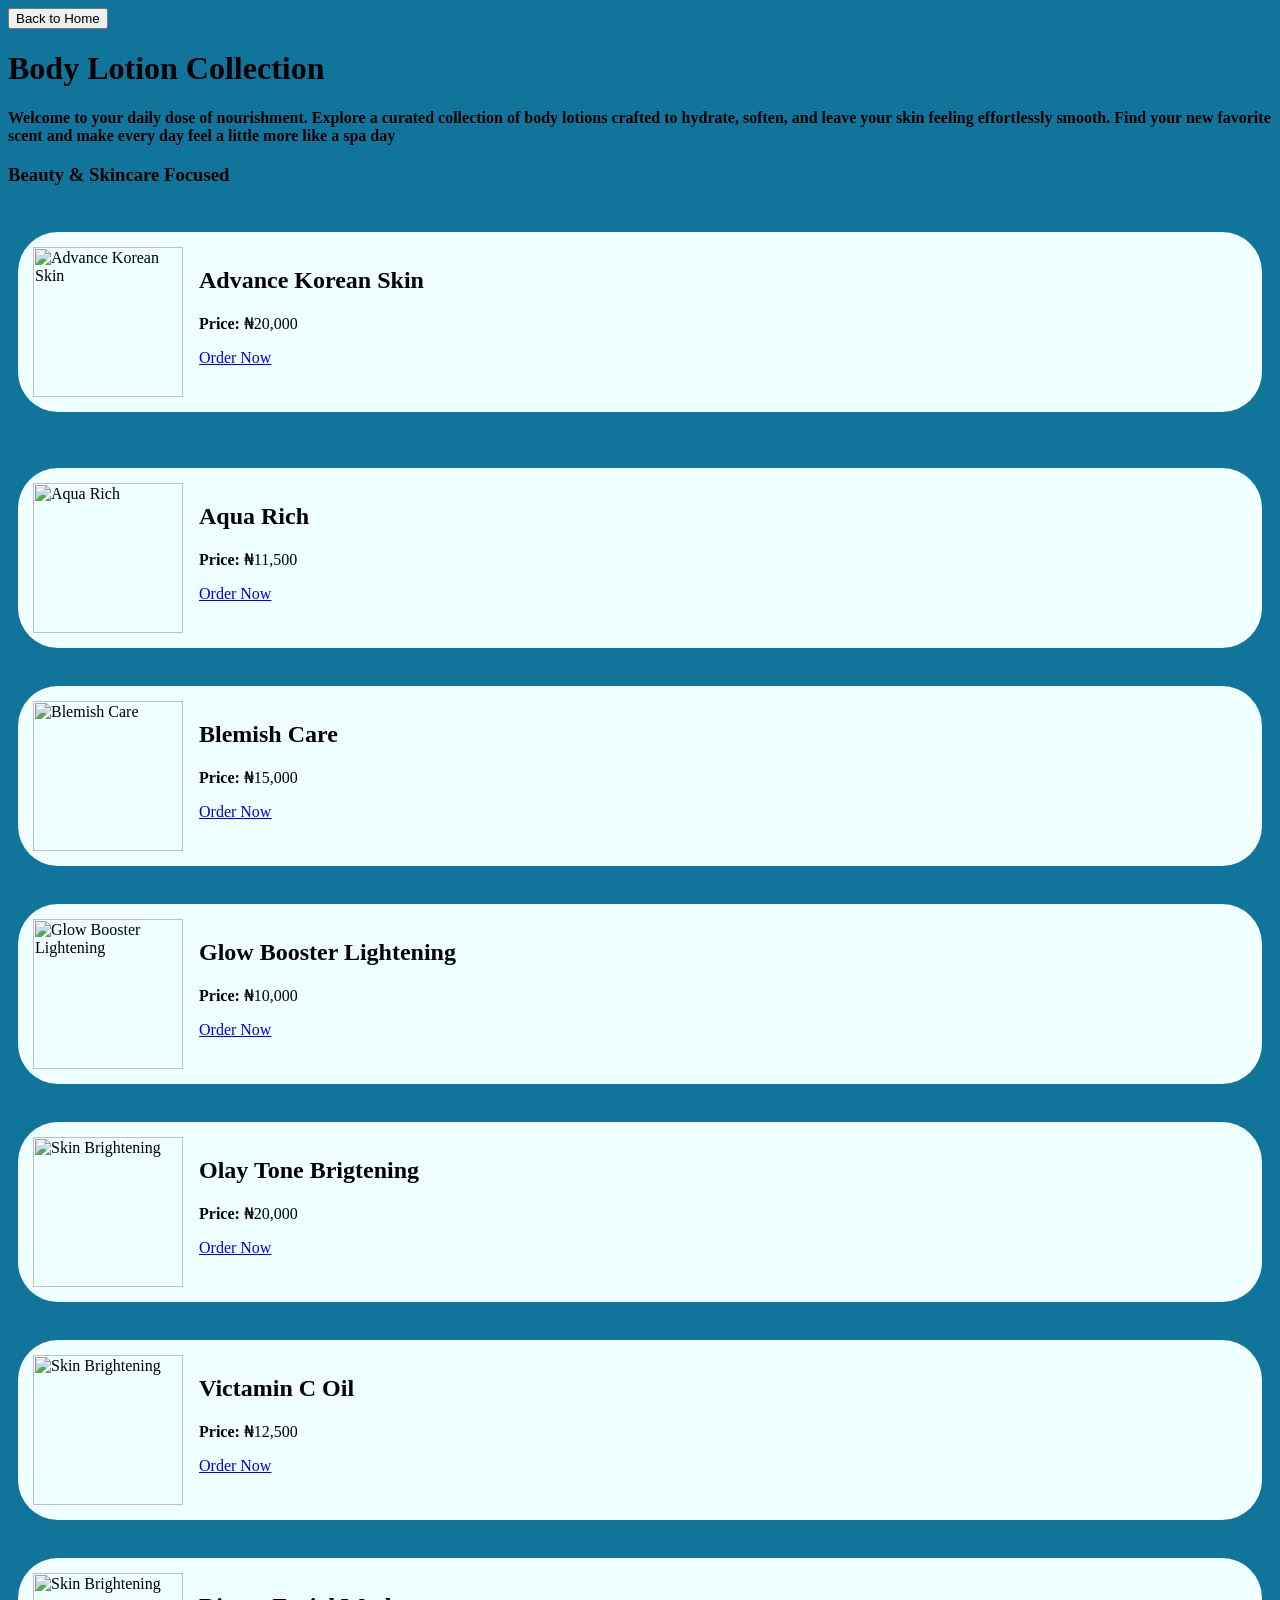
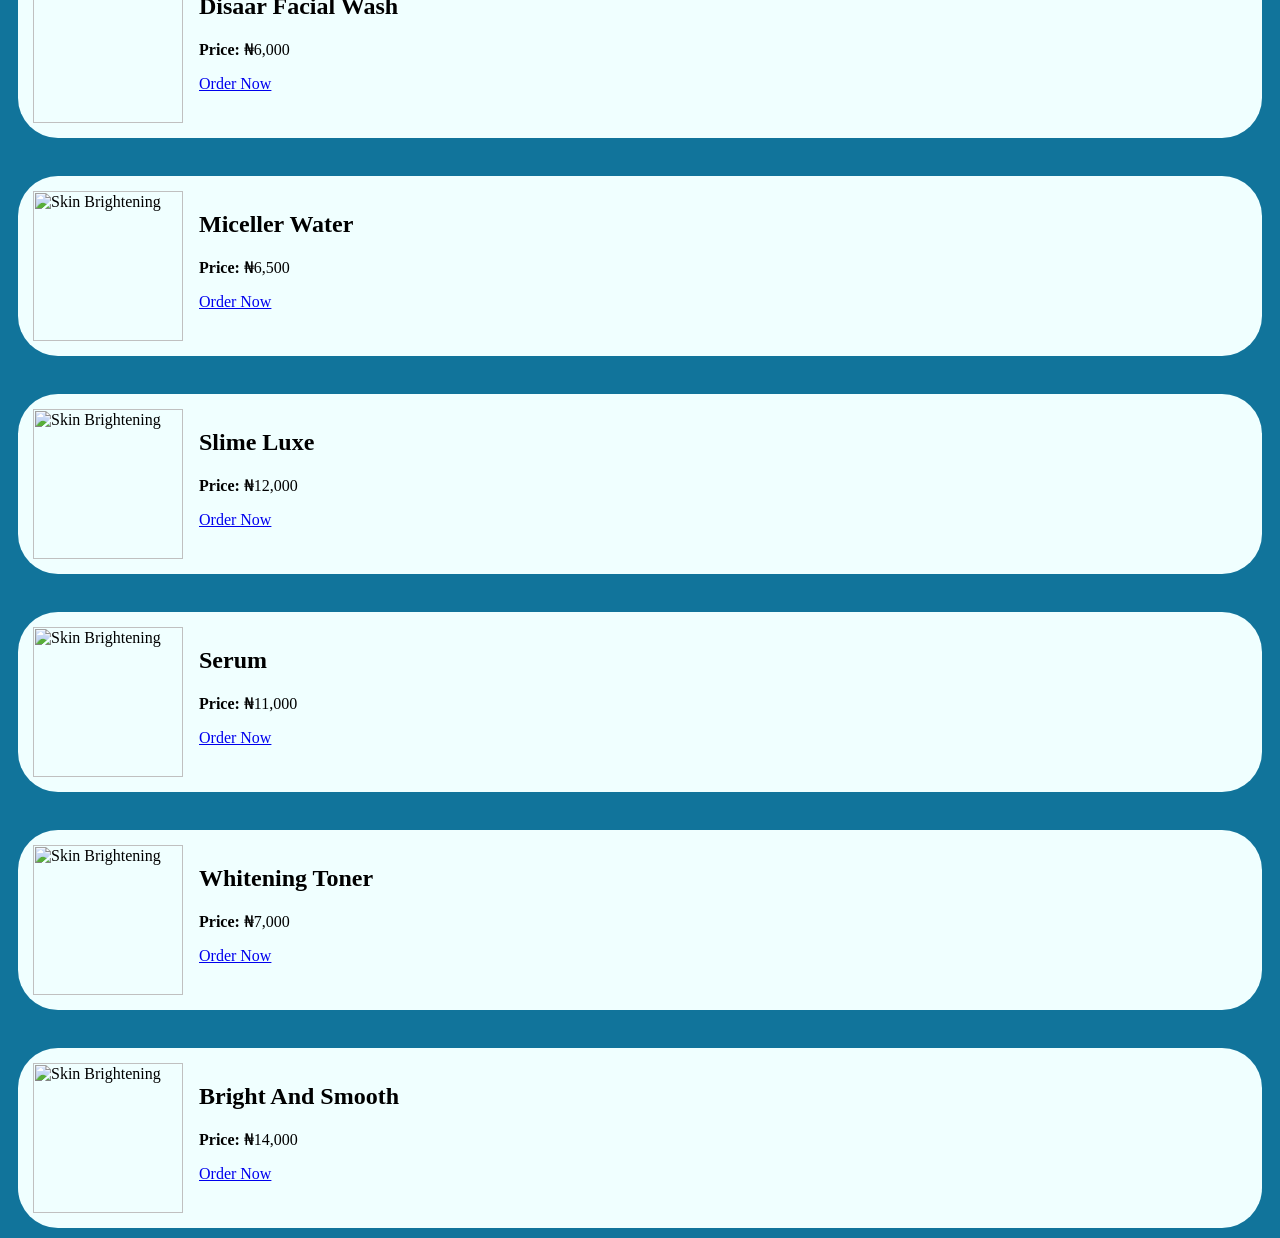
==== cosmetics.html @ f6b9fc4f "first commit" ====
<html>




<head>
    <title>Body Lotion Collection</title>
    <link rel="stylesheet" href="cosmetics.css">
</head>

<body>
    <button onclick="window.location.href='index.html'">Back to Home</button>
<h1>Body Lotion Collection</h1>
    <p><b>Welcome to your daily dose of nourishment. Explore a curated collection of body lotions crafted to hydrate, soften, and leave your skin feeling effortlessly smooth. Find your new favorite scent and make every day feel a little more like a spa day</b></p>
    <h3> Beauty & Skincare Focused</h3>

    <br>
    <aside style="display: flex; align-items: flex-start; gap: 16px;">
        <img src="image.html/onlinecream.webp" alt="Advance Korean Skin" width="150" height="150" img>
        <div>
            <h2>Advance Korean Skin</h2>
            <p><strong>Price:</strong> ₦20,000</p>    
            <a href="https://wa.me/2348166204931?text=I%20want%20to%20place%20an%20order">Order Now</a>
        </div>
    </aside>
<br>
<br>
     <aside style="display: flex; align-items: flex-start; gap: 16px;">
        <img src="image.html/aqua rich.jpg" alt="Aqua Rich" width="150" height="150" img>
        <div>
            <h2>Aqua Rich</h2>
            <p><strong>Price:</strong> ₦11,500</p>    
            <a href="https://wa.me/2348166204931?text=I%20want%20to%20place%20an%20order">Order Now</a>
        </div>
     </aside>

<br>

     <aside style="display: flex; align-items: flex-start; gap: 16px;">
        <img src="image.html/blemish care.jpg" alt="Blemish Care" width="150" height="150" img>
        <div>
            <h2>Blemish Care</h2>
            <p><strong>Price:</strong> ₦15,000</p>    
            <a href="https://wa.me/2348166204931?text=I%20want%20to%20place%20an%20order">Order Now</a>
        </div>
     </aside>

<br>
     <aside style="display: flex; align-items: flex-start; gap: 16px;">
        <img src="image.html/glow booster lightening.jpg" alt="Glow Booster Lightening" width="150" height="150" img>
        <div>
            <h2>Glow Booster Lightening</h2>
            <p><strong>Price:</strong> ₦10,000</p>   
            <a href="https://wa.me/2348166204931?text=I%20want%20to%20place%20an%20order">Order Now</a>
        </div>
    </aside>

<br>

     <aside style="display: flex; align-items: flex-start; gap: 16px;">
        <img src="image.html/olay.jpg" alt="Skin Brightening" width="150" height="150" img>
        <div>
            <h2>Olay Tone Brigtening</h2>
            <p><strong>Price:</strong> ₦20,000</p>    
            <a href="https://wa.me/2348166204931?text=I%20want%20to%20place%20an%20order">Order Now</a>
        </div>
     </aside>            
<br>

    <aside style="display: flex; align-items: flex-start; gap: 16px;">
        <img src="image.html/victamin c oil.jpg" alt="Skin Brightening" width="150" height="150" img>
        <div>   
            <h2>Victamin C Oil</h2>
            <p><strong>Price:</strong> ₦12,500</p>    
            <a href="https://wa.me/2348166204931?text=I%20want%20to%20place%20an%20order">Order Now</a>
        </div>
    </aside>
<br>

    <aside style="display: flex; align-items: flex-start; gap: 16px;">
        <img src="image.html/disaar anti acne facial wash.jpg" alt="Skin Brightening" width="150" height="150" img>
        <div>
            <h2>Disaar Facial Wash</h2>
            <p><strong>Price:</strong> ₦6,000</p>    
            <a href="https://wa.me/2348166204931?text=I%20want%20to%20place%20an%20order">Order Now</a>
        </div>
    </aside>

<br>

    <aside style="display: flex; align-items: flex-start; gap: 16px;">
        <img src="image.html/miceller water.jpg" alt="Skin Brightening" width="150" height="150" img>
        <div>
            <h2>Miceller Water</h2>
            <p><strong>Price:</strong> ₦6,500</p>    
            <a href="https://wa.me/2348166204931?text=I%20want%20to%20place%20an%20order">Order Now</a>
        </div>
    </aside>

<br>

    <aside style="display: flex; align-items: flex-start; gap: 16px;">
        <img src="image.html/slime luxe.jpg" alt="Skin Brightening" width="150" height="150" img>
        <div>
            <h2>Slime Luxe</h2>
            <p><strong>Price:</strong> ₦12,000</p>    
            <a href="https://wa.me/2348166204931?text=I%20want%20to%20place%20an%20order">Order Now</a>
        </div>
    </aside>

<br>

    <aside style="display: flex; align-items: flex-start; gap: 16px;">
        <img src="image.html/serum.jpg" alt="Skin Brightening" width="150" height="150" img>
        <div>
            <h2>Serum</h2>
            <p><strong>Price:</strong> ₦11,000</p>    
            <a href="https://wa.me/2348166204931?text=I%20want%20to%20place%20an%20order">Order Now</a>
        </div>
    </aside>

<br>

    <aside style="display: flex; align-items: flex-start; gap: 16px;">
        <img src="image.html/whitening toner.jpg" alt="Skin Brightening" width="150" height="150" img>
        <div>
            <h2>Whitening Toner</h2>
            <p><strong>Price:</strong> ₦7,000</p>    
            <a href="https://wa.me/2348166204931?text=I%20want%20to%20place%20an%20order">Order Now</a>
        </div>
    </aside>
<br>

    <aside style="display: flex; align-items: flex-start; gap: 16px;">
        <img src="image.html/advancekoreanskin.webp" alt="Skin Brightening" width="150" height="150" img>
        <div>
            <h2>Bright And Smooth</h2>
            <p><strong>Price:</strong> ₦14,000</p>    
            <a href="https://wa.me/2348166204931?text=I%20want%20to%20place%20an%20order">Order Now</a>
        </div>
    </aside>














</body>
</html>
---- cosmetics.css ----
body{background-color: rgb(17, 116, 155);
}
aside {background-color: azure;
    margin: 10px;
    border: 10px;
    padding: 15px;
    border-radius: 40px;
}
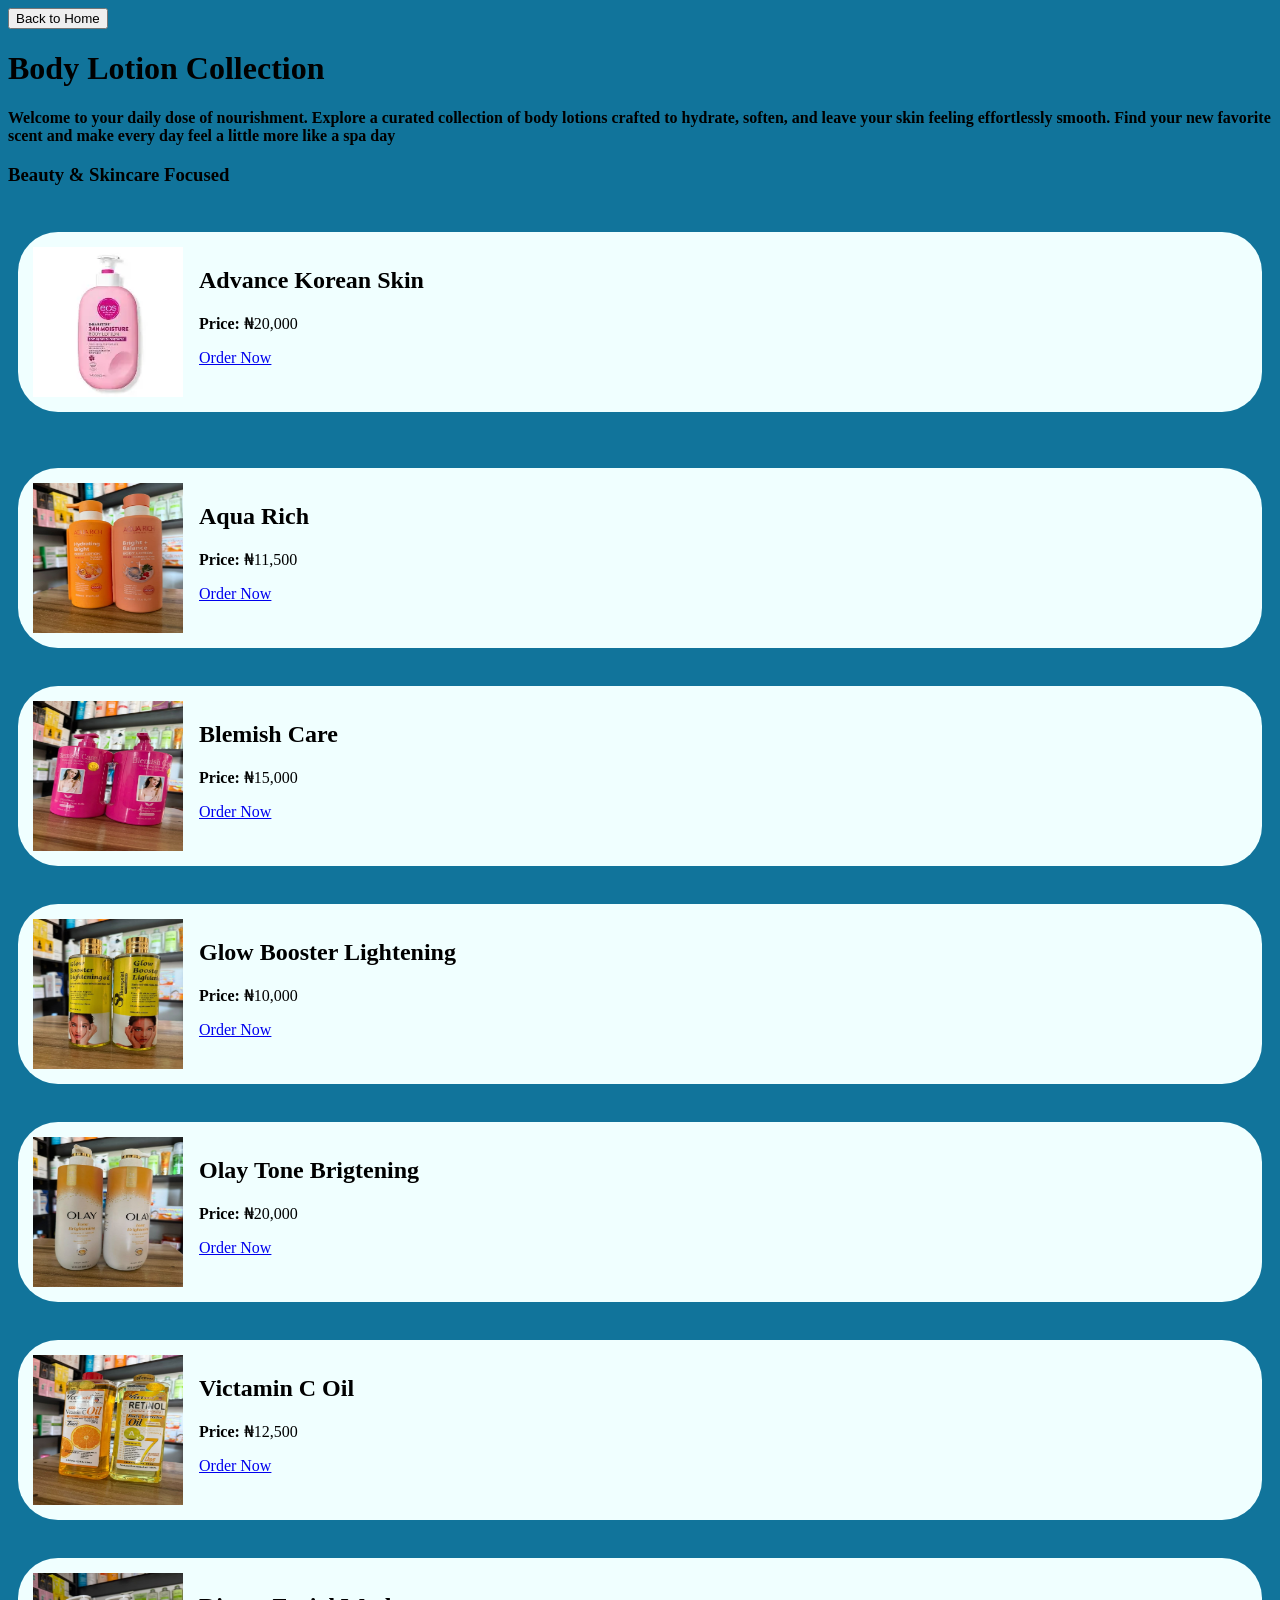
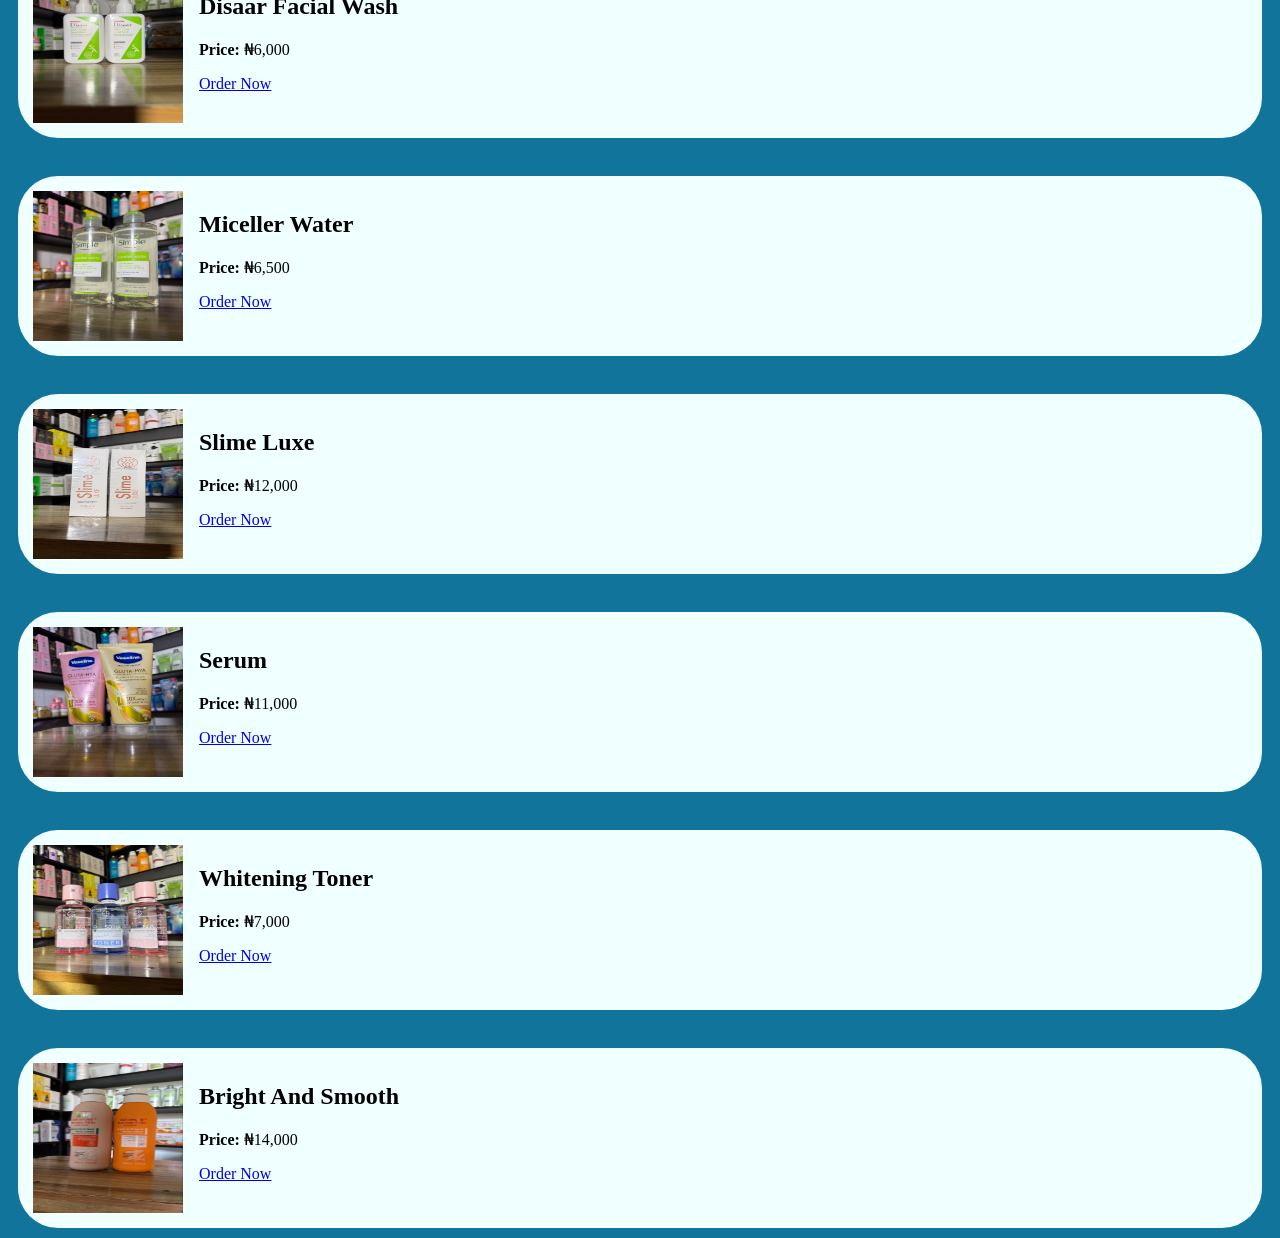
==== commit b07e1b4c: "fix: update image paths in cosmetics and index HTML files" ====
--- a/cosmetics.html
+++ b/cosmetics.html
@@ -16,7 +16,7 @@
 
     <br>
     <aside style="display: flex; align-items: flex-start; gap: 16px;">
-        <img src="image.html/onlinecream.webp" alt="Advance Korean Skin" width="150" height="150" img>
+        <img src="image/onlinecream.webp" alt="Advance Korean Skin" width="150" height="150" img>
         <div>
             <h2>Advance Korean Skin</h2>
             <p><strong>Price:</strong> ₦20,000</p>    
@@ -26,7 +26,7 @@
 <br>
 <br>
      <aside style="display: flex; align-items: flex-start; gap: 16px;">
-        <img src="image.html/aqua rich.jpg" alt="Aqua Rich" width="150" height="150" img>
+        <img src="image/aqua rich.jpg" alt="Aqua Rich" width="150" height="150" img>
         <div>
             <h2>Aqua Rich</h2>
             <p><strong>Price:</strong> ₦11,500</p>    
@@ -37,7 +37,7 @@
 <br>
 
      <aside style="display: flex; align-items: flex-start; gap: 16px;">
-        <img src="image.html/blemish care.jpg" alt="Blemish Care" width="150" height="150" img>
+        <img src="image/blemish care.jpg" alt="Blemish Care" width="150" height="150" img>
         <div>
             <h2>Blemish Care</h2>
             <p><strong>Price:</strong> ₦15,000</p>    
@@ -47,7 +47,7 @@
 
 <br>
      <aside style="display: flex; align-items: flex-start; gap: 16px;">
-        <img src="image.html/glow booster lightening.jpg" alt="Glow Booster Lightening" width="150" height="150" img>
+        <img src="image/glow booster lightening.jpg" alt="Glow Booster Lightening" width="150" height="150" img>
         <div>
             <h2>Glow Booster Lightening</h2>
             <p><strong>Price:</strong> ₦10,000</p>   
@@ -58,7 +58,7 @@
 <br>
 
      <aside style="display: flex; align-items: flex-start; gap: 16px;">
-        <img src="image.html/olay.jpg" alt="Skin Brightening" width="150" height="150" img>
+        <img src="image/olay.jpg" alt="Skin Brightening" width="150" height="150" img>
         <div>
             <h2>Olay Tone Brigtening</h2>
             <p><strong>Price:</strong> ₦20,000</p>    
@@ -68,7 +68,7 @@
 <br>
 
     <aside style="display: flex; align-items: flex-start; gap: 16px;">
-        <img src="image.html/victamin c oil.jpg" alt="Skin Brightening" width="150" height="150" img>
+        <img src="image/victamin c oil.jpg" alt="Skin Brightening" width="150" height="150" img>
         <div>   
             <h2>Victamin C Oil</h2>
             <p><strong>Price:</strong> ₦12,500</p>    
@@ -78,7 +78,7 @@
 <br>
 
     <aside style="display: flex; align-items: flex-start; gap: 16px;">
-        <img src="image.html/disaar anti acne facial wash.jpg" alt="Skin Brightening" width="150" height="150" img>
+        <img src="image/disaar anti acne facial wash.jpg" alt="Skin Brightening" width="150" height="150" img>
         <div>
             <h2>Disaar Facial Wash</h2>
             <p><strong>Price:</strong> ₦6,000</p>    
@@ -89,7 +89,7 @@
 <br>
 
     <aside style="display: flex; align-items: flex-start; gap: 16px;">
-        <img src="image.html/miceller water.jpg" alt="Skin Brightening" width="150" height="150" img>
+        <img src="image/miceller water.jpg" alt="Skin Brightening" width="150" height="150" img>
         <div>
             <h2>Miceller Water</h2>
             <p><strong>Price:</strong> ₦6,500</p>    
@@ -100,7 +100,7 @@
 <br>
 
     <aside style="display: flex; align-items: flex-start; gap: 16px;">
-        <img src="image.html/slime luxe.jpg" alt="Skin Brightening" width="150" height="150" img>
+        <img src="image/slime luxe.jpg" alt="Skin Brightening" width="150" height="150" img>
         <div>
             <h2>Slime Luxe</h2>
             <p><strong>Price:</strong> ₦12,000</p>    
@@ -111,7 +111,7 @@
 <br>
 
     <aside style="display: flex; align-items: flex-start; gap: 16px;">
-        <img src="image.html/serum.jpg" alt="Skin Brightening" width="150" height="150" img>
+        <img src="image/serum.jpg" alt="Skin Brightening" width="150" height="150" img>
         <div>
             <h2>Serum</h2>
             <p><strong>Price:</strong> ₦11,000</p>    
@@ -122,7 +122,7 @@
 <br>
 
     <aside style="display: flex; align-items: flex-start; gap: 16px;">
-        <img src="image.html/whitening toner.jpg" alt="Skin Brightening" width="150" height="150" img>
+        <img src="image/whitening toner.jpg" alt="Skin Brightening" width="150" height="150" img>
         <div>
             <h2>Whitening Toner</h2>
             <p><strong>Price:</strong> ₦7,000</p>    
@@ -132,7 +132,7 @@
 <br>
 
     <aside style="display: flex; align-items: flex-start; gap: 16px;">
-        <img src="image.html/advancekoreanskin.webp" alt="Skin Brightening" width="150" height="150" img>
+        <img src="image/advancekoreanskin.webp" alt="Skin Brightening" width="150" height="150" img>
         <div>
             <h2>Bright And Smooth</h2>
             <p><strong>Price:</strong> ₦14,000</p>    
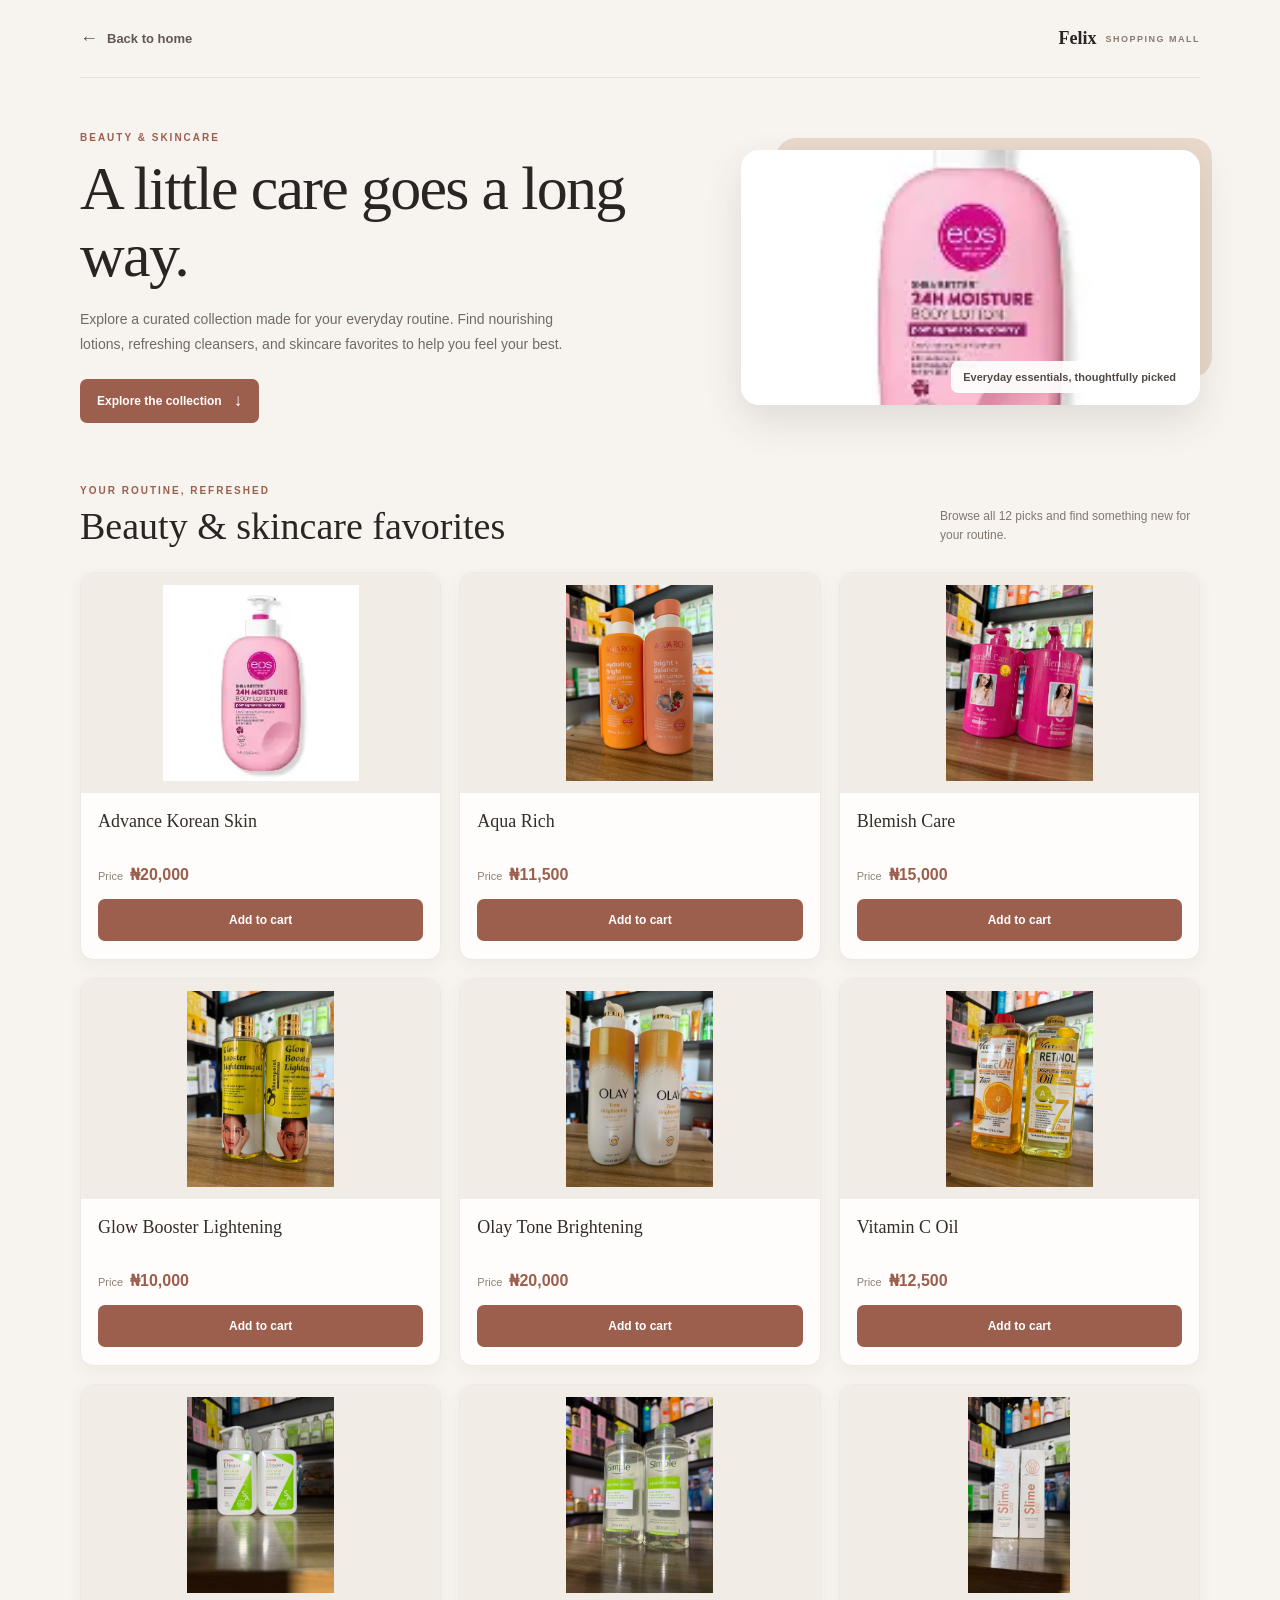
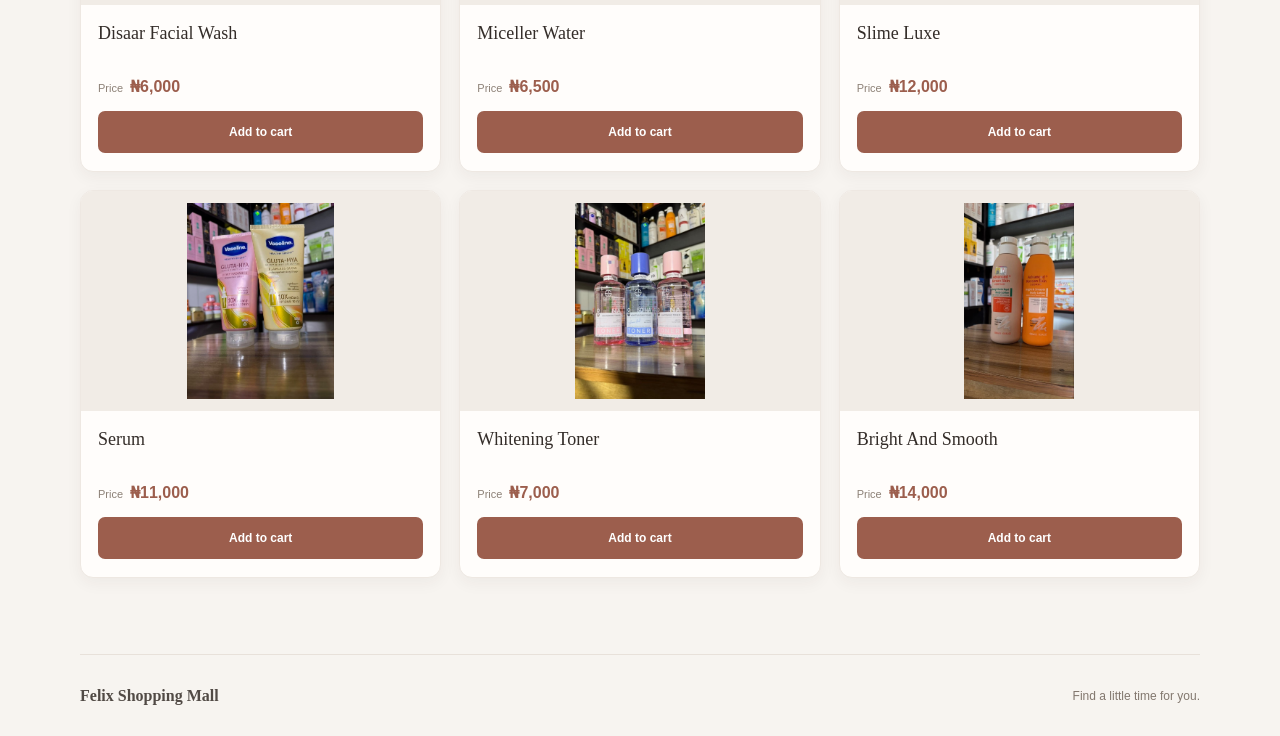
==== commit c2fd6ffc: "Refactor wristwatch.html to integrate cart functionality and update styles - Changed stylesheet link" ====
--- a/cosmetics.html
+++ b/cosmetics.html
@@ -1,157 +1,145 @@
-<html>
+<!DOCTYPE html>
+<html lang="en">
+<head>
+    <meta charset="UTF-8">
+    <meta name="viewport" content="width=device-width, initial-scale=1">
+    <title>Body Lotion Collection | Felix Shopping Mall</title>
+    <link rel="stylesheet" href="style.css">
+    <script src="js/cart.js"></script>
+</head>
+<body class="cosmetics-page">
+    <header class="cosmetics-header">
+        <a class="cosmetics-back-link" href="index.html"><span aria-hidden="true">←</span> Back to home</a>
+        <a class="cosmetics-brand" href="index.html">Felix <span>SHOPPING MALL</span></a>
+    </header>
 
+    <main class="cosmetics-main">
+        <section class="cosmetics-hero">
+            <div class="cosmetics-hero-copy">
+                <p class="cosmetics-eyebrow">BEAUTY & SKINCARE</p>
+                <h1>A little care goes a long way.</h1>
+                <p>Explore a curated collection made for your everyday routine. Find nourishing lotions, refreshing cleansers, and skincare favorites to help you feel your best.</p>
+                <a class="cosmetics-hero-link" href="#products">Explore the collection <span aria-hidden="true">↓</span></a>
+            </div>
+            <div class="cosmetics-hero-image">
+                <img src="image/onlinecream.webp" alt="Skincare product from the Felix beauty collection">
+                <span>Everyday essentials, thoughtfully picked</span>
+            </div>
+        </section>
 
+        <section class="cosmetics-products" id="products" aria-labelledby="cosmetics-products-title">
+            <div class="cosmetics-section-heading">
+                <div>
+                    <p class="cosmetics-eyebrow">YOUR ROUTINE, REFRESHED</p>
+                    <h2 id="cosmetics-products-title">Beauty & skincare favorites</h2>
+                </div>
+                <p>Browse all 12 picks and find something new for your routine.</p>
+            </div>
 
+            <div class="cosmetics-grid">
+                <article class="cosmetics-product-card">
+                    <img src="image/onlinecream.webp" alt="Advance Korean Skin" class="cosmetics-product-image">
+                    <div class="cosmetics-product-info">
+                        <h3>Advance Korean Skin</h3>
+                        <p class="cosmetics-price"><span>Price</span> ₦20,000</p>
+                        <button class="cart-button" onclick="addToCart('Advance Korean Skin', this)">Add to cart</button>
+                    </div>
+                </article>
+                <article class="cosmetics-product-card">
+                    <img src="image/aqua rich.jpg" alt="Aqua Rich" class="cosmetics-product-image">
+                    <div class="cosmetics-product-info">
+                        <h3>Aqua Rich</h3>
+                        <p class="cosmetics-price"><span>Price</span> ₦11,500</p>
+                        <button class="cart-button" onclick="addToCart('Aqua Rich', this)">Add to cart</button>
+                    </div>
+                </article>
+                <article class="cosmetics-product-card">
+                    <img src="image/blemish care.jpg" alt="Blemish Care" class="cosmetics-product-image">
+                    <div class="cosmetics-product-info">
+                        <h3>Blemish Care</h3>
+                        <p class="cosmetics-price"><span>Price</span> ₦15,000</p>
+                        <button class="cart-button" onclick="addToCart('Blemish Care', this)">Add to cart</button>
+                    </div>
+                </article>
+                <article class="cosmetics-product-card">
+                    <img src="image/glow booster lightening.jpg" alt="Glow Booster Lightening" class="cosmetics-product-image">
+                    <div class="cosmetics-product-info">
+                        <h3>Glow Booster Lightening</h3>
+                        <p class="cosmetics-price"><span>Price</span> ₦10,000</p>
+                        <button class="cart-button" onclick="addToCart('Glow Booster Lightening', this)">Add to cart</button>
+                    </div>
+                </article>
+                <article class="cosmetics-product-card">
+                    <img src="image/olay.jpg" alt="Olay Tone Brightening" class="cosmetics-product-image">
+                    <div class="cosmetics-product-info">
+                        <h3>Olay Tone Brightening</h3>
+                        <p class="cosmetics-price"><span>Price</span> ₦20,000</p>
+                        <button class="cart-button" onclick="addToCart('Olay Tone Brigtening', this)">Add to cart</button>
+                    </div>
+                </article>
+                <article class="cosmetics-product-card">
+                    <img src="image/victamin c oil.jpg" alt="Vitamin C Oil" class="cosmetics-product-image">
+                    <div class="cosmetics-product-info">
+                        <h3>Vitamin C Oil</h3>
+                        <p class="cosmetics-price"><span>Price</span> ₦12,500</p>
+                        <button class="cart-button" onclick="addToCart('Victamin C Oil', this)">Add to cart</button>
+                    </div>
+                </article>
+                <article class="cosmetics-product-card">
+                    <img src="image/disaar anti acne facial wash.jpg" alt="Disaar Facial Wash" class="cosmetics-product-image">
+                    <div class="cosmetics-product-info">
+                        <h3>Disaar Facial Wash</h3>
+                        <p class="cosmetics-price"><span>Price</span> ₦6,000</p>
+                        <button class="cart-button" onclick="addToCart('Disaar Facial Wash', this)">Add to cart</button>
+                    </div>
+                </article>
+                <article class="cosmetics-product-card">
+                    <img src="image/miceller water.jpg" alt="Miceller Water" class="cosmetics-product-image">
+                    <div class="cosmetics-product-info">
+                        <h3>Miceller Water</h3>
+                        <p class="cosmetics-price"><span>Price</span> ₦6,500</p>
+                        <button class="cart-button" onclick="addToCart('Miceller Water', this)">Add to cart</button>
+                    </div>
+                </article>
+                <article class="cosmetics-product-card">
+                    <img src="image/slime luxe.jpg" alt="Slime Luxe" class="cosmetics-product-image">
+                    <div class="cosmetics-product-info">
+                        <h3>Slime Luxe</h3>
+                        <p class="cosmetics-price"><span>Price</span> ₦12,000</p>
+                        <button class="cart-button" onclick="addToCart('Slime Luxe', this)">Add to cart</button>
+                    </div>
+                </article>
+                <article class="cosmetics-product-card">
+                    <img src="image/serum.jpg" alt="Serum" class="cosmetics-product-image">
+                    <div class="cosmetics-product-info">
+                        <h3>Serum</h3>
+                        <p class="cosmetics-price"><span>Price</span> ₦11,000</p>
+                        <button class="cart-button" onclick="addToCart('Serum', this)">Add to cart</button>
+                    </div>
+                </article>
+                <article class="cosmetics-product-card">
+                    <img src="image/whitening toner.jpg" alt="Whitening Toner" class="cosmetics-product-image">
+                    <div class="cosmetics-product-info">
+                        <h3>Whitening Toner</h3>
+                        <p class="cosmetics-price"><span>Price</span> ₦7,000</p>
+                        <button class="cart-button" onclick="addToCart('Whitening Toner', this)">Add to cart</button>
+                    </div>
+                </article>
+                <article class="cosmetics-product-card">
+                    <img src="image/advancekoreanskin.webp" alt="Bright And Smooth" class="cosmetics-product-image">
+                    <div class="cosmetics-product-info">
+                        <h3>Bright And Smooth</h3>
+                        <p class="cosmetics-price"><span>Price</span> ₦14,000</p>
+                        <button class="cart-button" onclick="addToCart('Bright And Smooth', this)">Add to cart</button>
+                    </div>
+                </article>
+            </div>
+        </section>
+    </main>
 
-<head>
-    <title>Body Lotion Collection</title>
-    <link rel="stylesheet" href="cosmetics.css">
-</head>
-
-<body>
-    <button onclick="window.location.href='index.html'">Back to Home</button>
-<h1>Body Lotion Collection</h1>
-    <p><b>Welcome to your daily dose of nourishment. Explore a curated collection of body lotions crafted to hydrate, soften, and leave your skin feeling effortlessly smooth. Find your new favorite scent and make every day feel a little more like a spa day</b></p>
-    <h3> Beauty & Skincare Focused</h3>
-
-    <br>
-    <aside style="display: flex; align-items: flex-start; gap: 16px;">
-        <img src="image/onlinecream.webp" alt="Advance Korean Skin" width="150" height="150" img>
-        <div>
-            <h2>Advance Korean Skin</h2>
-            <p><strong>Price:</strong> ₦20,000</p>    
-            <a href="https://wa.me/2348166204931?text=I%20want%20to%20place%20an%20order">Order Now</a>
-        </div>
-    </aside>
-<br>
-<br>
-     <aside style="display: flex; align-items: flex-start; gap: 16px;">
-        <img src="image/aqua rich.jpg" alt="Aqua Rich" width="150" height="150" img>
-        <div>
-            <h2>Aqua Rich</h2>
-            <p><strong>Price:</strong> ₦11,500</p>    
-            <a href="https://wa.me/2348166204931?text=I%20want%20to%20place%20an%20order">Order Now</a>
-        </div>
-     </aside>
-
-<br>
-
-     <aside style="display: flex; align-items: flex-start; gap: 16px;">
-        <img src="image/blemish care.jpg" alt="Blemish Care" width="150" height="150" img>
-        <div>
-            <h2>Blemish Care</h2>
-            <p><strong>Price:</strong> ₦15,000</p>    
-            <a href="https://wa.me/2348166204931?text=I%20want%20to%20place%20an%20order">Order Now</a>
-        </div>
-     </aside>
-
-<br>
-     <aside style="display: flex; align-items: flex-start; gap: 16px;">
-        <img src="image/glow booster lightening.jpg" alt="Glow Booster Lightening" width="150" height="150" img>
-        <div>
-            <h2>Glow Booster Lightening</h2>
-            <p><strong>Price:</strong> ₦10,000</p>   
-            <a href="https://wa.me/2348166204931?text=I%20want%20to%20place%20an%20order">Order Now</a>
-        </div>
-    </aside>
-
-<br>
-
-     <aside style="display: flex; align-items: flex-start; gap: 16px;">
-        <img src="image/olay.jpg" alt="Skin Brightening" width="150" height="150" img>
-        <div>
-            <h2>Olay Tone Brigtening</h2>
-            <p><strong>Price:</strong> ₦20,000</p>    
-            <a href="https://wa.me/2348166204931?text=I%20want%20to%20place%20an%20order">Order Now</a>
-        </div>
-     </aside>            
-<br>
-
-    <aside style="display: flex; align-items: flex-start; gap: 16px;">
-        <img src="image/victamin c oil.jpg" alt="Skin Brightening" width="150" height="150" img>
-        <div>   
-            <h2>Victamin C Oil</h2>
-            <p><strong>Price:</strong> ₦12,500</p>    
-            <a href="https://wa.me/2348166204931?text=I%20want%20to%20place%20an%20order">Order Now</a>
-        </div>
-    </aside>
-<br>
-
-    <aside style="display: flex; align-items: flex-start; gap: 16px;">
-        <img src="image/disaar anti acne facial wash.jpg" alt="Skin Brightening" width="150" height="150" img>
-        <div>
-            <h2>Disaar Facial Wash</h2>
-            <p><strong>Price:</strong> ₦6,000</p>    
-            <a href="https://wa.me/2348166204931?text=I%20want%20to%20place%20an%20order">Order Now</a>
-        </div>
-    </aside>
-
-<br>
-
-    <aside style="display: flex; align-items: flex-start; gap: 16px;">
-        <img src="image/miceller water.jpg" alt="Skin Brightening" width="150" height="150" img>
-        <div>
-            <h2>Miceller Water</h2>
-            <p><strong>Price:</strong> ₦6,500</p>    
-            <a href="https://wa.me/2348166204931?text=I%20want%20to%20place%20an%20order">Order Now</a>
-        </div>
-    </aside>
-
-<br>
-
-    <aside style="display: flex; align-items: flex-start; gap: 16px;">
-        <img src="image/slime luxe.jpg" alt="Skin Brightening" width="150" height="150" img>
-        <div>
-            <h2>Slime Luxe</h2>
-            <p><strong>Price:</strong> ₦12,000</p>    
-            <a href="https://wa.me/2348166204931?text=I%20want%20to%20place%20an%20order">Order Now</a>
-        </div>
-    </aside>
-
-<br>
-
-    <aside style="display: flex; align-items: flex-start; gap: 16px;">
-        <img src="image/serum.jpg" alt="Skin Brightening" width="150" height="150" img>
-        <div>
-            <h2>Serum</h2>
-            <p><strong>Price:</strong> ₦11,000</p>    
-            <a href="https://wa.me/2348166204931?text=I%20want%20to%20place%20an%20order">Order Now</a>
-        </div>
-    </aside>
-
-<br>
-
-    <aside style="display: flex; align-items: flex-start; gap: 16px;">
-        <img src="image/whitening toner.jpg" alt="Skin Brightening" width="150" height="150" img>
-        <div>
-            <h2>Whitening Toner</h2>
-            <p><strong>Price:</strong> ₦7,000</p>    
-            <a href="https://wa.me/2348166204931?text=I%20want%20to%20place%20an%20order">Order Now</a>
-        </div>
-    </aside>
-<br>
-
-    <aside style="display: flex; align-items: flex-start; gap: 16px;">
-        <img src="image/advancekoreanskin.webp" alt="Skin Brightening" width="150" height="150" img>
-        <div>
-            <h2>Bright And Smooth</h2>
-            <p><strong>Price:</strong> ₦14,000</p>    
-            <a href="https://wa.me/2348166204931?text=I%20want%20to%20place%20an%20order">Order Now</a>
-        </div>
-    </aside>
-
-
-
-
-
-
-
-
-
-
-
-
-
-
+    <footer class="cosmetics-footer">
+        <a href="index.html">Felix Shopping Mall</a>
+        <span>Find a little time for you.</span>
+    </footer>
 </body>
-</html>+</html>
--- a/style.css
+++ b/style.css
@@ -0,0 +1,1403 @@
+body {
+    background-image: url('image/pix.jpg');
+    margin: 0;
+    padding: 20px;
+    font-family: Arial, sans-serif;
+}
+
+h1 {
+    color: rgb(55, 26, 184);
+    text-align: left;
+    font: 40px impact;
+}
+
+.cart-button {
+    background-color: aqua;
+    color: rgb(88, 53, 7);
+    padding: 10px 20px;
+    border: none;
+    border-radius: 10px;
+    cursor: pointer;
+}
+
+.floating-cart {
+    position: fixed;
+    right: 25px;
+    bottom: 25px;
+    width: 72px;
+    height: 72px;
+    border: none;
+    border-radius: 50%;
+    background: linear-gradient(135deg, #ff7a18, #ffb347);
+    color: #fff;
+    display: flex;
+    align-items: center;
+    justify-content: center;
+    box-shadow: 0 10px 24px rgba(0, 0, 0, 0.25);
+    cursor: pointer;
+    z-index: 1000;
+}
+
+.cart-icon {
+    font-size: 2rem;
+    line-height: 1;
+}
+
+.cart-count {
+    position: absolute;
+    top: -6px;
+    right: -4px;
+    min-width: 24px;
+    height: 24px;
+    display: flex;
+    align-items: center;
+    justify-content: center;
+    padding: 0 6px;
+    border-radius: 50%;
+    background: #1d4ed8;
+    color: #fff;
+    font-size: 0.8rem;
+    font-weight: bold;
+    border: 2px solid #fff;
+}
+
+.home-page {
+    min-height: 100vh;
+    padding: 0;
+    background: #f7f4f0;
+    color: #2c2927;
+    font-family: Arial, Helvetica, sans-serif;
+}
+
+.home-page *,
+.home-page *::before,
+.home-page *::after {
+    box-sizing: border-box;
+}
+
+.home-header,
+.home-hero,
+.home-categories,
+.home-promo,
+.home-footer {
+    width: min(1160px, calc(100% - 48px));
+    margin-right: auto;
+    margin-left: auto;
+}
+
+.home-header {
+    min-height: 92px;
+    display: flex;
+    align-items: center;
+    justify-content: space-between;
+    gap: 32px;
+    border-bottom: 1px solid #e8e1da;
+}
+
+.home-brand {
+    display: inline-flex;
+    align-items: center;
+    gap: 11px;
+    color: #292523;
+    text-decoration: none;
+}
+
+.home-brand-mark {
+    width: 42px;
+    height: 42px;
+    display: grid;
+    place-items: center;
+    border-radius: 14px;
+    background: #9c5e4d;
+    color: #fff;
+    font-family: Georgia, serif;
+    font-size: 25px;
+    font-weight: bold;
+}
+
+.home-brand-name {
+    display: grid;
+    gap: 3px;
+    font-family: Georgia, serif;
+    font-size: 19px;
+    font-weight: bold;
+}
+
+.home-brand-name span {
+    color: #897a70;
+    font-family: Arial, Helvetica, sans-serif;
+    font-size: 9px;
+    font-weight: bold;
+    letter-spacing: 2px;
+}
+
+.home-nav {
+    display: flex;
+    align-items: center;
+    gap: clamp(14px, 2.4vw, 30px);
+}
+
+.home-nav a {
+    color: #514a45;
+    font-size: 13px;
+    font-weight: bold;
+    text-decoration: none;
+    transition: color 160ms ease;
+}
+
+.home-nav a:hover {
+    color: #9c5e4d;
+}
+
+.home-hero {
+    min-height: 530px;
+    display: grid;
+    grid-template-columns: 0.95fr 1.05fr;
+    align-items: center;
+    gap: clamp(38px, 7vw, 90px);
+    padding-top: 54px;
+    padding-bottom: 70px;
+}
+
+.home-hero-copy {
+    max-width: 500px;
+}
+
+.home-eyebrow {
+    margin: 0 0 17px;
+    color: #9c5e4d;
+    font-size: 11px;
+    font-weight: bold;
+    letter-spacing: 2px;
+    line-height: 1.5;
+}
+
+.home-hero h1 {
+    margin: 0;
+    color: #292523;
+    font-family: Georgia, 'Times New Roman', serif;
+    font-size: clamp(42px, 5vw, 68px);
+    font-weight: normal;
+    letter-spacing: -2px;
+    line-height: 1.06;
+}
+
+.home-intro {
+    max-width: 470px;
+    margin: 22px 0 0;
+    color: #726963;
+    font-size: 16px;
+    line-height: 1.8;
+}
+
+.home-hero-actions {
+    display: flex;
+    align-items: center;
+    flex-wrap: wrap;
+    gap: 20px;
+    margin-top: 30px;
+}
+
+.home-primary-link,
+.home-secondary-link {
+    display: inline-flex;
+    align-items: center;
+    gap: 12px;
+    min-height: 48px;
+    color: #fff;
+    font-size: 13px;
+    font-weight: bold;
+    text-decoration: none;
+}
+
+.home-primary-link {
+    padding: 0 20px;
+    border-radius: 7px;
+    background: #9c5e4d;
+    transition: background 160ms ease, transform 160ms ease;
+}
+
+.home-primary-link:hover {
+    transform: translateY(-2px);
+    background: #814a3c;
+}
+
+.home-primary-link span {
+    font-size: 18px;
+}
+
+.home-secondary-link {
+    min-height: 44px;
+    color: #514a45;
+}
+
+.home-secondary-link:hover {
+    color: #9c5e4d;
+}
+
+.home-highlight {
+    display: flex;
+    align-items: center;
+    gap: 10px;
+    margin-top: 38px;
+    color: #82776e;
+    font-size: 12px;
+}
+
+.home-highlight-icon {
+    color: #bd8a55;
+    font-size: 18px;
+}
+
+.home-hero-visual {
+    position: relative;
+    min-height: 380px;
+}
+
+.home-hero-visual::before {
+    position: absolute;
+    top: -18px;
+    right: -18px;
+    width: 42%;
+    height: 52%;
+    border-radius: 24px;
+    background: #e8d9cb;
+    content: "";
+}
+
+.home-hero-visual img {
+    position: relative;
+    width: 100%;
+    height: 400px;
+    display: block;
+    border-radius: 24px;
+    object-fit: cover;
+    box-shadow: 0 20px 50px rgba(58, 42, 33, 0.14);
+}
+
+.home-image-caption {
+    position: absolute;
+    right: 18px;
+    bottom: 18px;
+    display: flex;
+    align-items: center;
+    gap: 10px;
+    padding: 12px 16px;
+    border: 1px solid rgba(255, 255, 255, 0.65);
+    border-radius: 9px;
+    background: rgba(255, 255, 255, 0.92);
+    color: #514a45;
+    font-size: 12px;
+    font-weight: bold;
+    box-shadow: 0 5px 20px rgba(58, 42, 33, 0.12);
+}
+
+.home-caption-dot {
+    width: 8px;
+    height: 8px;
+    border-radius: 50%;
+    background: #87a17d;
+}
+
+.home-categories {
+    padding-top: 16px;
+    padding-bottom: 86px;
+}
+
+.home-section-heading {
+    display: flex;
+    align-items: flex-end;
+    justify-content: space-between;
+    gap: 24px;
+    margin-bottom: 25px;
+}
+
+.home-section-heading .home-eyebrow {
+    margin-bottom: 9px;
+}
+
+.home-section-heading h2,
+.home-promo h2 {
+    margin: 0;
+    color: #292523;
+    font-family: Georgia, 'Times New Roman', serif;
+    font-size: clamp(30px, 3.2vw, 42px);
+    font-weight: normal;
+    letter-spacing: -0.8px;
+}
+
+.home-section-heading > p {
+    max-width: 270px;
+    margin: 0 0 4px;
+    color: #82776e;
+    font-size: 13px;
+    line-height: 1.6;
+}
+
+.home-category-grid {
+    display: grid;
+    grid-template-columns: repeat(5, minmax(0, 1fr));
+    gap: 14px;
+}
+
+.home-category-card {
+    position: relative;
+    min-height: 180px;
+    display: flex;
+    flex-direction: column;
+    align-items: flex-start;
+    padding: 20px 18px;
+    overflow: hidden;
+    border: 1px solid rgba(117, 91, 73, 0.12);
+    border-radius: 13px;
+    color: #362e29;
+    text-decoration: none;
+    transition: transform 170ms ease, box-shadow 170ms ease;
+}
+
+.home-category-card:hover {
+    transform: translateY(-4px);
+    box-shadow: 0 12px 24px rgba(58, 42, 33, 0.1);
+}
+
+.home-category-beauty {
+    background: #f0dfda;
+}
+
+.home-category-fresh {
+    background: #e7ece3;
+}
+
+.home-category-scent {
+    background: #eee3d1;
+}
+
+.home-category-time {
+    background: #e5e6e9;
+}
+
+.home-category-tech {
+    background: #e4e9eb;
+}
+
+.home-category-number {
+    margin-bottom: auto;
+    color: #8d7e74;
+    font-size: 10px;
+    font-weight: bold;
+    letter-spacing: 1px;
+}
+
+.home-category-title {
+    margin-top: 20px;
+    font-family: Georgia, 'Times New Roman', serif;
+    font-size: 20px;
+}
+
+.home-category-description {
+    max-width: 150px;
+    margin-top: 7px;
+    color: #776d65;
+    font-size: 11px;
+    line-height: 1.45;
+}
+
+.home-category-arrow {
+    position: absolute;
+    right: 17px;
+    bottom: 19px;
+    color: #8e5c4c;
+    font-size: 18px;
+}
+
+.home-promo {
+    min-height: 300px;
+    display: grid;
+    grid-template-columns: 1fr 1fr;
+    align-items: center;
+    gap: clamp(28px, 6vw, 72px);
+    margin-bottom: 84px;
+    padding: 28px;
+    border-radius: 20px;
+    background: #ece5dc;
+}
+
+.home-promo img {
+    width: 100%;
+    height: 260px;
+    display: block;
+    border-radius: 13px;
+    object-fit: cover;
+}
+
+.home-promo-copy {
+    max-width: 430px;
+    padding: 12px;
+}
+
+.home-promo .home-eyebrow {
+    margin-bottom: 12px;
+}
+
+.home-promo-copy > p:not(.home-eyebrow) {
+    margin: 16px 0 22px;
+    color: #726963;
+    font-size: 14px;
+    line-height: 1.75;
+}
+
+.home-promo .home-primary-link {
+    min-height: 44px;
+}
+
+.home-footer {
+    min-height: 92px;
+    display: flex;
+    align-items: center;
+    justify-content: space-between;
+    gap: 20px;
+    border-top: 1px solid #e8e1da;
+}
+
+.home-footer-brand .home-brand-mark {
+    width: 34px;
+    height: 34px;
+    border-radius: 11px;
+    font-size: 20px;
+}
+
+.home-footer-brand .home-brand-name {
+    font-size: 16px;
+}
+
+.home-footer > p {
+    color: #82776e;
+    font-size: 12px;
+}
+
+.home-page .floating-cart {
+    border: 0;
+    background: #9c5e4d;
+    box-shadow: 0 8px 22px rgba(72, 43, 35, 0.25);
+}
+
+.home-page .cart-count {
+    background: #292523;
+}
+
+.home-page a:focus-visible {
+    outline: 3px solid #bd8a55;
+    outline-offset: 4px;
+}
+
+@media (max-width: 900px) {
+    .home-header {
+        align-items: flex-start;
+        flex-direction: column;
+        justify-content: center;
+        gap: 15px;
+        padding-top: 18px;
+        padding-bottom: 18px;
+    }
+
+    .home-nav {
+        width: 100%;
+        justify-content: space-between;
+        flex-wrap: wrap;
+        gap: 12px 18px;
+    }
+
+    .home-hero {
+        min-height: 0;
+        grid-template-columns: 1fr 1fr;
+        gap: 32px;
+        padding-top: 50px;
+        padding-bottom: 62px;
+    }
+
+    .home-hero-visual,
+    .home-hero-visual img {
+        min-height: 300px;
+        height: 330px;
+    }
+
+    .home-category-grid {
+        grid-template-columns: repeat(3, minmax(0, 1fr));
+    }
+}
+
+@media (max-width: 600px) {
+    .home-header,
+    .home-hero,
+    .home-categories,
+    .home-promo,
+    .home-footer {
+        width: min(100% - 32px, 480px);
+    }
+
+    .home-header {
+        min-height: 0;
+        padding-top: 16px;
+        padding-bottom: 16px;
+    }
+
+    .home-nav {
+        justify-content: flex-start;
+        gap: 10px 18px;
+    }
+
+    .home-nav a {
+        font-size: 12px;
+    }
+
+    .home-hero {
+        grid-template-columns: 1fr;
+        gap: 28px;
+        padding-top: 42px;
+        padding-bottom: 55px;
+    }
+
+    .home-hero h1 {
+        font-size: 46px;
+    }
+
+    .home-intro {
+        font-size: 14px;
+    }
+
+    .home-highlight {
+        margin-top: 25px;
+    }
+
+    .home-hero-visual,
+    .home-hero-visual img {
+        min-height: 240px;
+        height: 270px;
+    }
+
+    .home-image-caption {
+        right: 10px;
+        bottom: 10px;
+        padding: 10px 12px;
+        font-size: 11px;
+    }
+
+    .home-section-heading {
+        align-items: flex-start;
+        flex-direction: column;
+        gap: 8px;
+    }
+
+    .home-category-grid {
+        grid-template-columns: repeat(2, minmax(0, 1fr));
+        gap: 10px;
+    }
+
+    .home-category-card {
+        min-height: 165px;
+        padding: 16px 14px;
+    }
+
+    .home-category-title {
+        font-size: 18px;
+    }
+
+    .home-promo {
+        grid-template-columns: 1fr;
+        gap: 20px;
+        margin-bottom: 55px;
+        padding: 16px;
+    }
+
+    .home-promo img {
+        height: 220px;
+    }
+
+    .home-promo-copy {
+        padding: 4px;
+    }
+
+    .home-footer {
+        min-height: 78px;
+    }
+}
+
+.cosmetics-page {
+    min-height: 100vh;
+    padding: 0;
+    background: #f7f4f0;
+    color: #2c2927;
+    font-family: Arial, Helvetica, sans-serif;
+}
+
+.cosmetics-page *,
+.cosmetics-page *::before,
+.cosmetics-page *::after {
+    box-sizing: border-box;
+}
+
+.cosmetics-header,
+.cosmetics-main,
+.cosmetics-footer {
+    width: min(1120px, calc(100% - 48px));
+    margin-right: auto;
+    margin-left: auto;
+}
+
+.cosmetics-header {
+    min-height: 78px;
+    display: flex;
+    align-items: center;
+    justify-content: space-between;
+    border-bottom: 1px solid #e8e1da;
+}
+
+.cosmetics-back-link {
+    display: inline-flex;
+    align-items: center;
+    gap: 9px;
+    color: #625850;
+    font-size: 13px;
+    font-weight: bold;
+    text-decoration: none;
+}
+
+.cosmetics-back-link:hover,
+.cosmetics-footer a:hover {
+    color: #9c5e4d;
+}
+
+.cosmetics-back-link span {
+    font-size: 18px;
+}
+
+.cosmetics-brand {
+    display: flex;
+    align-items: center;
+    gap: 9px;
+    color: #292523;
+    font-family: Georgia, 'Times New Roman', serif;
+    font-size: 18px;
+    font-weight: bold;
+    text-decoration: none;
+}
+
+.cosmetics-brand span {
+    color: #897a70;
+    font-family: Arial, Helvetica, sans-serif;
+    font-size: 9px;
+    letter-spacing: 1.5px;
+}
+
+.cosmetics-hero {
+    min-height: 360px;
+    display: grid;
+    grid-template-columns: 1fr 0.8fr;
+    align-items: center;
+    gap: clamp(32px, 7vw, 88px);
+    padding-top: 54px;
+    padding-bottom: 62px;
+}
+
+.cosmetics-hero-copy {
+    max-width: 560px;
+}
+
+.cosmetics-eyebrow {
+    margin: 0 0 12px;
+    color: #9c5e4d;
+    font-size: 10px;
+    font-weight: bold;
+    letter-spacing: 2px;
+}
+
+.cosmetics-hero h1 {
+    margin: 0;
+    color: #292523;
+    font-family: Georgia, 'Times New Roman', serif;
+    font-size: clamp(42px, 5vw, 62px);
+    font-weight: normal;
+    letter-spacing: -1.7px;
+    line-height: 1.08;
+}
+
+.cosmetics-hero-copy > p:not(.cosmetics-eyebrow) {
+    max-width: 500px;
+    margin: 18px 0 22px;
+    color: #726963;
+    font-size: 14px;
+    line-height: 1.8;
+}
+
+.cosmetics-hero-link {
+    display: inline-flex;
+    align-items: center;
+    gap: 12px;
+    min-height: 44px;
+    padding: 0 17px;
+    border-radius: 7px;
+    background: #9c5e4d;
+    color: #fff;
+    font-size: 12px;
+    font-weight: bold;
+    text-decoration: none;
+}
+
+.cosmetics-hero-link:hover {
+    background: #814a3c;
+}
+
+.cosmetics-hero-link span {
+    font-size: 17px;
+}
+
+.cosmetics-hero-image {
+    position: relative;
+    min-height: 255px;
+}
+
+.cosmetics-hero-image::before {
+    position: absolute;
+    inset: -12px -12px 28px 35px;
+    border-radius: 20px;
+    background: #e8d9cb;
+    content: "";
+}
+
+.cosmetics-hero-image img {
+    position: relative;
+    width: 100%;
+    height: 255px;
+    display: block;
+    border-radius: 18px;
+    object-fit: cover;
+    box-shadow: 0 16px 38px rgba(58, 42, 33, 0.12);
+}
+
+.cosmetics-hero-image > span {
+    position: absolute;
+    right: 12px;
+    bottom: 12px;
+    padding: 10px 12px;
+    border-radius: 7px;
+    background: rgba(255, 255, 255, 0.93);
+    color: #514a45;
+    font-size: 11px;
+    font-weight: bold;
+}
+
+.cosmetics-products {
+    padding-bottom: 76px;
+}
+
+.cosmetics-section-heading {
+    display: flex;
+    align-items: flex-end;
+    justify-content: space-between;
+    gap: 20px;
+    margin-bottom: 24px;
+}
+
+.cosmetics-section-heading .cosmetics-eyebrow {
+    margin-bottom: 8px;
+}
+
+.cosmetics-section-heading h2 {
+    margin: 0;
+    color: #292523;
+    font-family: Georgia, 'Times New Roman', serif;
+    font-size: clamp(28px, 3vw, 38px);
+    font-weight: normal;
+}
+
+.cosmetics-section-heading > p {
+    max-width: 260px;
+    margin: 0 0 3px;
+    color: #82776e;
+    font-size: 12px;
+    line-height: 1.6;
+}
+
+.cosmetics-grid {
+    display: grid;
+    grid-template-columns: repeat(3, minmax(0, 1fr));
+    gap: 18px;
+}
+
+.cosmetics-product-card {
+    min-width: 0;
+    overflow: hidden;
+    border: 1px solid #eee8e2;
+    border-radius: 13px;
+    background: #fffdfb;
+    box-shadow: 0 5px 16px rgba(58, 42, 33, 0.05);
+    transition: transform 170ms ease, box-shadow 170ms ease;
+}
+
+.cosmetics-product-card:hover {
+    transform: translateY(-4px);
+    box-shadow: 0 13px 26px rgba(58, 42, 33, 0.11);
+}
+
+.cosmetics-product-image {
+    width: 100%;
+    height: 220px;
+    display: block;
+    padding: 12px;
+    background: #f1ece6;
+    object-fit: contain;
+}
+
+.cosmetics-product-info {
+    padding: 16px 17px 18px;
+}
+
+.cosmetics-product-info h3 {
+    min-height: 46px;
+    margin: 0;
+    color: #342d29;
+    font-family: Georgia, 'Times New Roman', serif;
+    font-size: 18px;
+    font-weight: normal;
+    line-height: 1.35;
+}
+
+.cosmetics-price {
+    display: flex;
+    align-items: baseline;
+    gap: 7px;
+    margin: 10px 0 15px;
+    color: #9c5e4d;
+    font-size: 16px;
+    font-weight: bold;
+}
+
+.cosmetics-price span {
+    color: #8d8177;
+    font-size: 11px;
+    font-weight: normal;
+}
+
+.cosmetics-page .cart-button {
+    width: 100%;
+    min-height: 42px;
+    padding: 9px 14px;
+    border-radius: 7px;
+    background: #9c5e4d;
+    color: #fff;
+    font-size: 12px;
+    font-weight: bold;
+    transition: background 160ms ease;
+}
+
+.cosmetics-page .cart-button:hover {
+    background: #814a3c;
+}
+
+.cosmetics-page a:focus-visible,
+.cosmetics-page button:focus-visible {
+    outline: 3px solid #bd8a55;
+    outline-offset: 3px;
+}
+
+.cosmetics-footer {
+    min-height: 82px;
+    display: flex;
+    align-items: center;
+    justify-content: space-between;
+    gap: 20px;
+    border-top: 1px solid #e8e1da;
+    color: #82776e;
+    font-size: 12px;
+}
+
+.cosmetics-footer a {
+    color: #514a45;
+    font-family: Georgia, 'Times New Roman', serif;
+    font-size: 16px;
+    font-weight: bold;
+    text-decoration: none;
+}
+
+@media (max-width: 800px) {
+    .cosmetics-hero {
+        grid-template-columns: 1fr 0.85fr;
+        gap: 28px;
+    }
+
+    .cosmetics-grid {
+        grid-template-columns: repeat(2, minmax(0, 1fr));
+    }
+}
+
+@media (max-width: 560px) {
+    .cosmetics-header,
+    .cosmetics-main,
+    .cosmetics-footer {
+        width: calc(100% - 32px);
+    }
+
+    .cosmetics-header {
+        min-height: 68px;
+    }
+
+    .cosmetics-brand {
+        flex-direction: column;
+        align-items: flex-end;
+        gap: 2px;
+        font-size: 15px;
+    }
+
+    .cosmetics-brand span {
+        font-size: 7px;
+    }
+
+    .cosmetics-hero {
+        grid-template-columns: 1fr;
+        gap: 28px;
+        padding-top: 40px;
+        padding-bottom: 48px;
+    }
+
+    .cosmetics-hero h1 {
+        font-size: 44px;
+    }
+
+    .cosmetics-hero-image {
+        min-height: 220px;
+    }
+
+    .cosmetics-hero-image img {
+        height: 220px;
+    }
+
+    .cosmetics-section-heading {
+        align-items: flex-start;
+        flex-direction: column;
+        gap: 8px;
+    }
+
+    .cosmetics-grid {
+        gap: 11px;
+    }
+
+    .cosmetics-product-image {
+        height: 170px;
+        padding: 8px;
+    }
+
+    .cosmetics-product-info {
+        padding: 12px;
+    }
+
+    .cosmetics-product-info h3 {
+        min-height: 48px;
+        font-size: 16px;
+    }
+
+    .cosmetics-price {
+        font-size: 14px;
+    }
+}
+
+.catalog-page {
+    min-height: 100vh;
+    padding: 0;
+    background: #f7f4f0;
+    color: #2c2927;
+    font-family: Arial, Helvetica, sans-serif;
+}
+
+.catalog-page *,
+.catalog-page *::before,
+.catalog-page *::after {
+    box-sizing: border-box;
+}
+
+.catalog-header,
+.catalog-main,
+.catalog-footer {
+    width: min(1120px, calc(100% - 48px));
+    margin-right: auto;
+    margin-left: auto;
+}
+
+.catalog-header {
+    min-height: 78px;
+    display: flex;
+    align-items: center;
+    justify-content: space-between;
+    border-bottom: 1px solid #e8e1da;
+}
+
+.catalog-back-link {
+    display: inline-flex;
+    align-items: center;
+    gap: 9px;
+    color: #625850;
+    font-size: 13px;
+    font-weight: bold;
+    text-decoration: none;
+}
+
+.catalog-back-link:hover,
+.catalog-footer a:hover {
+    color: #9c5e4d;
+}
+
+.catalog-back-link span {
+    font-size: 18px;
+}
+
+.catalog-brand {
+    display: flex;
+    align-items: center;
+    gap: 9px;
+    color: #292523;
+    font-family: Georgia, 'Times New Roman', serif;
+    font-size: 18px;
+    font-weight: bold;
+    text-decoration: none;
+}
+
+.catalog-brand span {
+    color: #897a70;
+    font-family: Arial, Helvetica, sans-serif;
+    font-size: 9px;
+    letter-spacing: 1.5px;
+}
+
+.catalog-hero {
+    min-height: 365px;
+    display: grid;
+    grid-template-columns: 1fr 0.75fr;
+    align-items: center;
+    gap: clamp(32px, 7vw, 88px);
+    padding-top: 54px;
+    padding-bottom: 60px;
+}
+
+.catalog-hero-copy {
+    max-width: 560px;
+}
+
+.catalog-eyebrow {
+    margin: 0 0 12px;
+    color: #9c5e4d;
+    font-size: 10px;
+    font-weight: bold;
+    letter-spacing: 2px;
+}
+
+.catalog-hero h1 {
+    margin: 0;
+    color: #292523;
+    font-family: Georgia, 'Times New Roman', serif;
+    font-size: clamp(40px, 5vw, 60px);
+    font-weight: normal;
+    letter-spacing: -1.6px;
+    line-height: 1.08;
+}
+
+.catalog-hero-copy > p:not(.catalog-eyebrow) {
+    max-width: 500px;
+    margin: 18px 0 22px;
+    color: #726963;
+    font-size: 14px;
+    line-height: 1.8;
+}
+
+.catalog-hero-link {
+    display: inline-flex;
+    align-items: center;
+    gap: 12px;
+    min-height: 44px;
+    padding: 0 17px;
+    border-radius: 7px;
+    background: #9c5e4d;
+    color: #fff;
+    font-size: 12px;
+    font-weight: bold;
+    text-decoration: none;
+}
+
+.catalog-hero-link:hover {
+    background: #814a3c;
+}
+
+.catalog-hero-link span {
+    font-size: 17px;
+}
+
+.catalog-feature {
+    min-height: 260px;
+    display: flex;
+    flex-direction: column;
+    align-items: flex-start;
+    justify-content: center;
+    padding: clamp(24px, 4vw, 44px);
+    overflow: hidden;
+    border: 1px solid rgba(117, 91, 73, 0.12);
+    border-radius: 20px;
+    background: #e7ece3;
+}
+
+.catalog-feature-fresh {
+    background: #e7ece3;
+}
+
+.catalog-feature-tech {
+    background: #e4e9eb;
+}
+
+.catalog-feature-sparkle {
+    margin-bottom: 20px;
+    color: #9c5e4d;
+    font-size: 30px;
+    line-height: 1;
+}
+
+.catalog-feature-label {
+    color: #82776e;
+    font-size: 9px;
+    font-weight: bold;
+    letter-spacing: 1.8px;
+}
+
+.catalog-feature strong {
+    margin-top: 10px;
+    color: #342d29;
+    font-family: Georgia, 'Times New Roman', serif;
+    font-size: clamp(32px, 4vw, 46px);
+    font-weight: normal;
+    letter-spacing: -1px;
+    line-height: 1.08;
+}
+
+.catalog-feature-note {
+    margin-top: 19px;
+    color: #726963;
+    font-size: 11px;
+}
+
+.catalog-products {
+    padding-bottom: 76px;
+}
+
+.catalog-section-heading {
+    display: flex;
+    align-items: flex-end;
+    justify-content: space-between;
+    gap: 20px;
+    margin-bottom: 24px;
+}
+
+.catalog-section-heading .catalog-eyebrow {
+    margin-bottom: 8px;
+}
+
+.catalog-section-heading h2 {
+    margin: 0;
+    color: #292523;
+    font-family: Georgia, 'Times New Roman', serif;
+    font-size: clamp(28px, 3vw, 38px);
+    font-weight: normal;
+}
+
+.catalog-section-heading > p {
+    max-width: 270px;
+    margin: 0 0 3px;
+    color: #82776e;
+    font-size: 12px;
+    line-height: 1.6;
+}
+
+.catalog-grid {
+    display: grid;
+    grid-template-columns: repeat(3, minmax(0, 1fr));
+    gap: 18px;
+}
+
+.catalog-product-card {
+    min-width: 0;
+    overflow: hidden;
+    border: 1px solid #eee8e2;
+    border-radius: 13px;
+    background: #fffdfb;
+    box-shadow: 0 5px 16px rgba(58, 42, 33, 0.05);
+    transition: transform 170ms ease, box-shadow 170ms ease;
+}
+
+.catalog-product-card:hover {
+    transform: translateY(-4px);
+    box-shadow: 0 13px 26px rgba(58, 42, 33, 0.11);
+}
+
+.catalog-product-card > img {
+    width: 100%;
+    height: 220px;
+    display: block;
+    padding: 12px;
+    background: #f1ece6;
+    object-fit: contain;
+}
+
+.catalog-product-info {
+    padding: 16px 17px 18px;
+}
+
+.catalog-product-info h3 {
+    min-height: 48px;
+    margin: 0;
+    color: #342d29;
+    font-family: Georgia, 'Times New Roman', serif;
+    font-size: 17px;
+    font-weight: normal;
+    line-height: 1.4;
+}
+
+.catalog-price {
+    display: flex;
+    align-items: baseline;
+    gap: 7px;
+    margin: 10px 0 15px;
+    color: #9c5e4d;
+    font-size: 16px;
+    font-weight: bold;
+}
+
+.catalog-price span {
+    color: #8d8177;
+    font-size: 11px;
+    font-weight: normal;
+}
+
+.catalog-page .cart-button {
+    width: 100%;
+    min-height: 42px;
+    padding: 9px 14px;
+    border-radius: 7px;
+    background: #9c5e4d;
+    color: #fff;
+    font-size: 12px;
+    font-weight: bold;
+    transition: background 160ms ease;
+}
+
+.catalog-page .cart-button:hover {
+    background: #814a3c;
+}
+
+.catalog-page a:focus-visible,
+.catalog-page button:focus-visible {
+    outline: 3px solid #bd8a55;
+    outline-offset: 3px;
+}
+
+.catalog-footer {
+    min-height: 82px;
+    display: flex;
+    align-items: center;
+    justify-content: space-between;
+    gap: 20px;
+    border-top: 1px solid #e8e1da;
+    color: #82776e;
+    font-size: 12px;
+}
+
+.catalog-footer a {
+    color: #514a45;
+    font-family: Georgia, 'Times New Roman', serif;
+    font-size: 16px;
+    font-weight: bold;
+    text-decoration: none;
+}
+
+@media (max-width: 800px) {
+    .catalog-hero {
+        grid-template-columns: 1fr 0.8fr;
+        gap: 28px;
+    }
+
+    .catalog-grid {
+        grid-template-columns: repeat(2, minmax(0, 1fr));
+    }
+}
+
+@media (max-width: 560px) {
+    .catalog-header,
+    .catalog-main,
+    .catalog-footer {
+        width: calc(100% - 32px);
+    }
+
+    .catalog-header {
+        min-height: 68px;
+    }
+
+    .catalog-brand {
+        flex-direction: column;
+        align-items: flex-end;
+        gap: 2px;
+        font-size: 15px;
+    }
+
+    .catalog-brand span {
+        font-size: 7px;
+    }
+
+    .catalog-hero {
+        min-height: 0;
+        grid-template-columns: 1fr;
+        gap: 26px;
+        padding-top: 40px;
+        padding-bottom: 48px;
+    }
+
+    .catalog-hero h1 {
+        font-size: 43px;
+    }
+
+    .catalog-feature {
+        min-height: 205px;
+        padding: 25px;
+    }
+
+    .catalog-feature strong {
+        font-size: 38px;
+    }
+
+    .catalog-section-heading {
+        align-items: flex-start;
+        flex-direction: column;
+        gap: 8px;
+    }
+
+    .catalog-grid {
+        gap: 11px;
+    }
+
+    .catalog-product-card > img {
+        height: 170px;
+        padding: 8px;
+    }
+
+    .catalog-product-info {
+        padding: 12px;
+    }
+
+    .catalog-product-info h3 {
+        min-height: 60px;
+        font-size: 15px;
+    }
+
+    .catalog-price {
+        font-size: 14px;
+    }
+}
+
+@media (max-width: 360px) {
+    .catalog-grid {
+        grid-template-columns: 1fr;
+    }
+}
